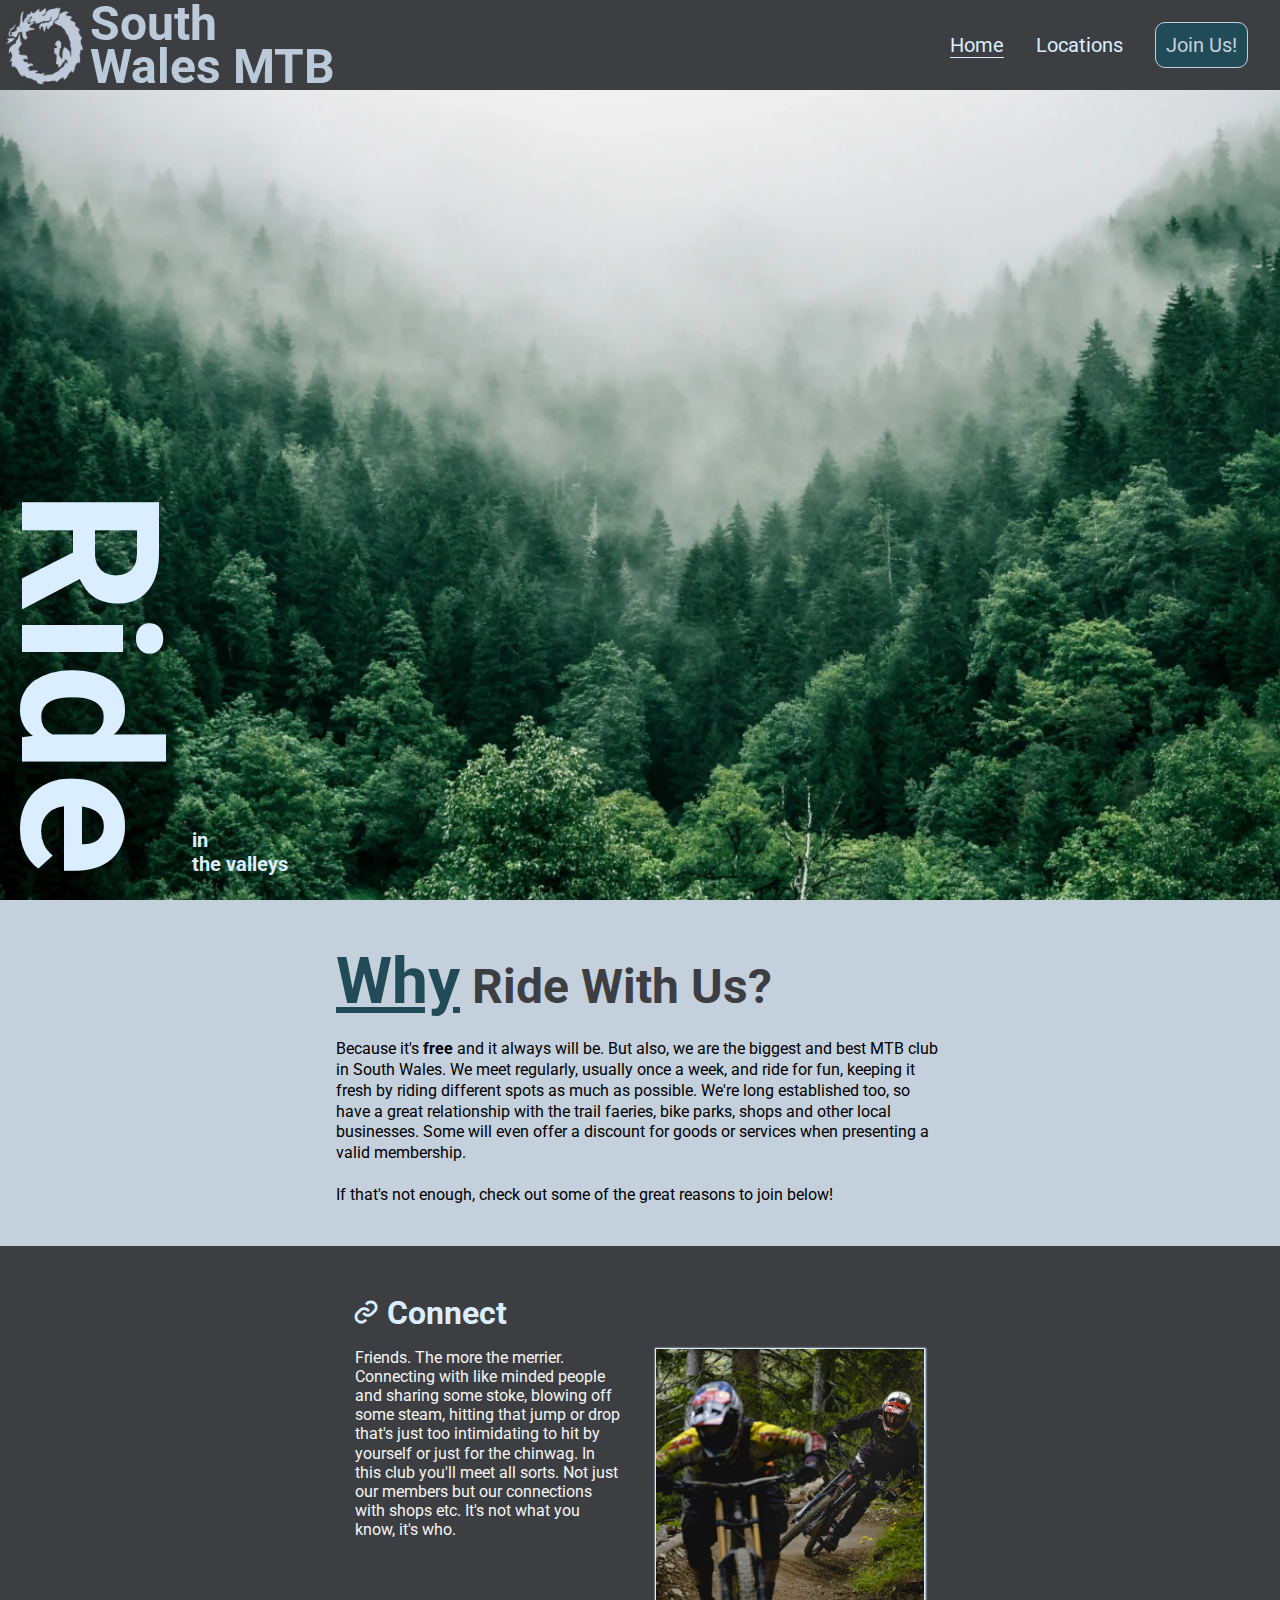
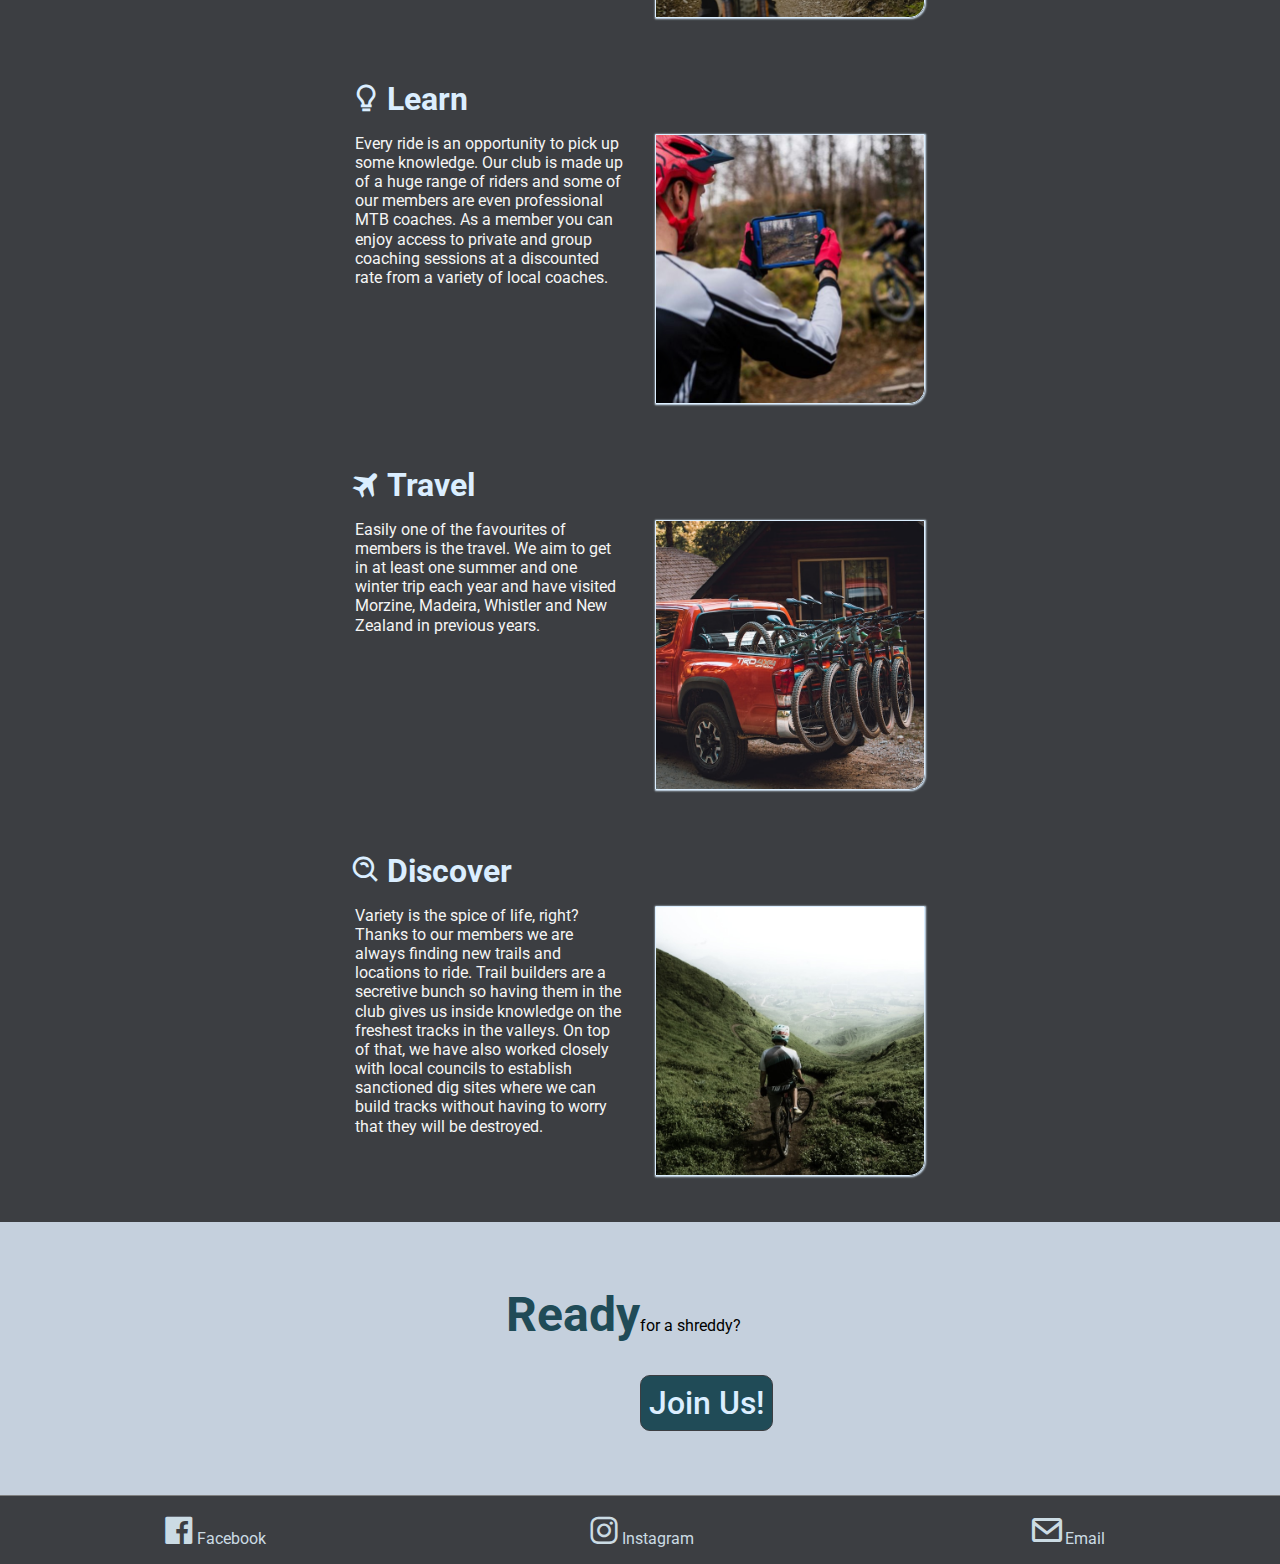
==== index.html @ 736f6e36 "Minor updates across site. Updated readme" ====
<!DOCTYPE html>
<html lang="en">
<head>
    <meta charset="UTF-8">
    <meta name="viewport" content="width=device-width, initial-scale=1.0">
    <meta name="description" content="The home of South Wales MTB club. Join us for a ride!">
    <title>South Wales MTB</title>
    <link href='https://unpkg.com/boxicons@2.1.4/css/boxicons.min.css' rel='stylesheet'>
    <link rel="icon" type="image/x-icon" href="assets/images/favicon.ico">
    <link rel="stylesheet" href="assets/css/style.css">
</head>
<body>
    <header>
        <nav>
            <a class="nav-brand" href="index.html">
                <!-- Clipart by Mert Gör on OpenClipArt -->
                <img class="nav-logo" src="assets/images/color-draig.webp" alt="Dragon chasing its own tail clipart" width="100" height="100">
                <h1 class="desktop-nav logo-text">South<br>Wales MTB</h1>
            </a>

            <ul>
                <li>
                    <a href="index.html">
                        <i class='mobile-nav bx bx-home mobile-active' ></i>
                        <span class="desktop-nav desktop-links active">Home</span>
                    </a>
                </li>
                <li>
                    <a href="locations.html">
                        <i class='mobile-nav bx bx-map'></i>
                        <span class="desktop-nav desktop-links">Locations</span>
                    </a>
                </li>
                <li>
                    <a href="joinus.html">
                        <i class='mobile-nav bx bx-user-plus' ></i>
                        <span class="desktop-nav desktop-links join-cta">Join Us!</span>
                    </a>
                </li>
            </ul>
        </nav>
    </header>

    <div class="index-lg-image hero">
        <h2>Ride</h2>
        <p>in<br>the valleys</p>
    </div>

    <article class="intro">
        <h2><span>Why</span> Ride With Us?</h2>
        <p>
            Because it's <strong>free</strong> and it always will be. But also, we are the biggest and best MTB club in South Wales. We meet regularly, usually once a week, and ride for fun, keeping it fresh by riding different spots as much as possible. We're long established too, so have a great relationship with the trail faeries, bike parks, shops and other local businesses. Some will even offer a discount for goods or services when presenting a valid membership. 
            <br>
            <br>
            If that's not enough, check out some of the great reasons to join below!
        </p>
    </article>

    <div class="reason-wrapper">
        <article class="reason-card">
            <h3><i class='reason-icon bx bx-link'></i>Connect</h3>
            <div class="reason-card-body">
                <p>
                    Friends. The more the merrier. Connecting with like minded people and sharing some stoke, blowing off some steam, hitting that jump or drop that's just too intimidating to hit by yourself or just for the chinwag. In this club you'll meet all sorts. Not just our members but our connections with shops etc. It's not what you know, it's who.
                </p>
                <figure>
                    <!-- Photo by Clement Delhaye on unsplash.com -->
                    <img src="assets/images/connect.webp" alt="Two mountain bikers chasing each other down the trail" width="270" height="270">
                </figure>
            </div>
        </article>

        <article class="reason-card">
            <h3><i class='reason-icon bx bx-bulb'></i>Learn</h3>
            <div class="reason-card-body">
                <p>
                    Every ride is an opportunity to pick up some knowledge. Our club is made up of a huge range of riders and some of our members are even professional MTB coaches. As a member you can enjoy access to private and group coaching sessions at a discounted rate from a variety of local coaches.
                </p>
                <figure>
                    <!-- Photo used with kind permission from Bike Park Wales -->
                    <img src="assets/images/coach.webp" alt="MTB coach recording student for feedback" width="270" height="270">
                </figure>
            </div>
        </article>

        <article class="reason-card">
            <h3><i class='reason-icon bx bxs-plane-alt' ></i>Travel</h3>
            <div class="reason-card-body">
                <p>
                    Easily one of the favourites of members is the travel. We aim to get in at least one summer and one winter trip each year and have visited Morzine, Madeira, Whistler and New Zealand in previous years.
                </p>
                <figure>
                    <!-- Photo by Nick Rickert on unsplash.com -->
                    <img src="assets/images/travel.webp" alt="Bikes loaded into the back of a pickup truck, ready for riding" width="270" height="270">
                </figure>
            </div>
        </article>

        <article class="reason-card">
            <h3><i class='reason-icon bx bx-search-alt' ></i>Discover</h3>
            <div class="reason-card-body">
                <p>
                    Variety is the spice of life, right? Thanks to our members we are always finding new trails and locations to ride. Trail builders are a secretive bunch so having them in the club gives us inside knowledge on the freshest tracks in the valleys. On top of that, we have also worked closely with local councils to establish sanctioned dig sites where we can build tracks without having to worry that they will be destroyed.
                </p>
                <figure>
                    <!-- Photo by Mauricio Gutiérrez on unsplash.com -->
                    <img src="assets/images/discover.webp" alt="Lone rider looking out across a huge valley" width="270" height="270">
                </figure>
            </div>
        </article>
    </div>

    <div class="ready">
        <h2>Ready</h2>
        <p>for a shreddy?</p>
        <a class="join-us-btn" href="joinus.html">Join Us!</a>
    </div>

    <footer>
        <a class="footer-link" href="https://www.facebook.com/" target="_blank">
            <i class='mobile-footer bx bxl-facebook-square bx-md'></i>
            <span class="desktop-footer">Facebook</span>
        </a>
        <a class="footer-link" href="https://www.instagram.com/" target="_blank">
            <i class='mobile-footer bx bxl-instagram bx-md' ></i>
            <span class="desktop-footer">Instagram</span>
        </a>
        <a class="footer-link" href="mailto:">
            <i class='mobile-footer bx bx-envelope bx-md' ></i>
            <span class="desktop-footer">Email</span>
        </a>
    </footer>
</body>
</html>
---- assets/css/style.css ----
/* Fonts */
@import url('https://fonts.googleapis.com/css2?family=Roboto:wght@100;300;400;500;700;900&display=swap');

/* Globals */
* {
    margin: 0;
    padding: 0;
    list-style: none;
    text-decoration: none;
    border: none;
    color: black;
    font-family: 'Roboto', 'Arial Narrow', Arial, sans-serif;
}

h1 {
    font-size: 6rem;
}

h2 {
    font-size: 3rem;
}

h3 {
    font-size: 2rem;
}

a:hover {
    opacity: 0.8;
    transition: ease-in-out;
    transition-duration: 0.8s;
}

/* Navigation */
nav {
    height: 90px;
    width: 100%;
    display: flex;
    position: fixed;
    align-items: center;
    justify-content: space-between;
    background-color: #3c3e42;
    z-index: 10;
}

.nav-brand {
    display: flex;
    align-items: center;
}

.nav-logo {
    position: fixed;
    top: 0.5rem;
    left: 0.5rem;
    background-color: #3c3e42;
    border-radius: 50%;
    border: 5px solid #3c3e42;
    z-index: 10;
}

.logo-text {
    font-size: 3rem;
    color: #dbeeff;
    /* padding-left: 7rem; */
    line-height: 0.9;
    /* padding-top: 0.7rem; */
}

.desktop-links {
    color: #dbeeff;
    font-size: 1.25rem;
    margin-right: 2rem;
}

.join-cta {
    border: 1px solid #c5d0dd;
    background-color: #204b57;
    color: #c5d0dd;
    border-radius: 10px;
    padding: 0.5em 0.5em;
    margin-right: 2rem;
}

nav > ul {
    display: flex;
}

.mobile-nav {
    color: #dbeeff;
    font-size: 2rem;
    line-height: 2.5;
    padding-right: 1rem;
}

.mobile-active {
    text-decoration: underline;
}

.active {
    border-bottom: 1px solid #dbeeff;
}

.nav-bar-spacer {
    height: 80px;
    visibility: hidden;
}

/* Hero */

.hero {
    display: grid;
    grid-template: repeat(3, 1fr) / 12rem 1fr;
    height: 100svh;
    background-position: left;
    background-size: cover;
    align-items: end;
}

.index-lg-image {
    /* Photo by Marita Kavelashvili on unsplash.com */
    background-image: url(../images/forest.webp);
}

.location-lg-image {
    /* Photo by Tim Foster on unsplash.com */
    background-image: url(../images/locations-lg-img.webp);
    background-position: center;
}

.join-us-lg-image {
    /* Photo by Axel Brunst on unsplash.com */
    background-image: url(../images/signup.webp);
    background-position: right;
}

.hero > h2 {
    grid-area: 3/1/4/2;
    font-size: 12rem;
    text-align: right;
    writing-mode:vertical-rl;
    text-orientation:sideways;
    color: #dbeeff;
    justify-self: self-end;
    line-height: 0.9;
}

.hero > p {
    grid-area: 3/2/4/3;
    color: rgb(219, 238, 255);
    font-size: 1.25rem;
    font-weight: bolder;
}

.hero > h2,
.hero > p {
    padding-bottom: 1.5rem;
}

/* Intro */
.intro {
    display: grid;
    grid-template: auto / 1fr minmax(320px, 2fr) 1fr;
    padding: 2rem 0;
    background-color: #c5d0dd;
}

.intro > h2 > span {
    font-size: 4rem;
    text-decoration: underline;
    color: #204B57;
}

.intro > h2, .intro > p {
    padding: 0.5rem 1rem;
    line-height: 1.3;
}

.intro > h2 {
    color: #3c3e42;
    grid-area: 1/2/2/3;
}

.intro > p {
    grid-area: 2/2/3/3;
}


/* Reasons */
.reason-wrapper {
    display: flex;
    flex-direction: row;
    flex-wrap: wrap;
    justify-content: center;
    gap: 2rem 4rem;
    padding: 2rem 0;
    background-color: #3c3e42;
}

.reason-card {
    width: fit-content;
    display: flex;
    flex-flow: column nowrap;
    margin: 0 1rem;
}

.reason-card > h3 {
    color: rgb(219, 238, 255);
    padding: 1rem 1rem;
}

.reason-icon {
    color:  rgb(219, 238, 255);
    position: relative;
    top: 2px;
    left: -5px;
}

.reason-card-body {
    display: flex;
    flex-flow: row nowrap;
}

.reason-card-body > p {
    color: whitesmoke;
    max-width: 268px;
    padding: 0 16px 16px;
    line-height: 1.2;
}

.rsn-txt-bg {
    grid-area: text;
    background-color: #cbdbe4;
    z-index: -1;
    transform: skew(355deg, 355deg);
}

.reason-card-body > figure {
    max-height: 268px;
    margin: 0 16px 16px;
}

.reason-card-body > figure > img {
    max-width: 268px;
    max-height: 268px;
    border-bottom-right-radius: 16px;
    border: 1px solid #dbeeff;
    box-shadow: 0.5px 0.5px 2px 0 #dbeeff;
}

.ready {
    display: grid;
    grid-template: auto / repeat(2, 1fr);
    padding: 4rem 0;
    align-items: baseline;
    background-color: #c5d0dd;
}

.ready > h2 {
    grid-area: 1/1/2/2;
    justify-self: right;
    color: #204B57;
}

.ready > h6 {
    grid-area: 1/2/2/3;
    font-size: 0.75rem;
    text-align: left;
    color: #3c3e42;
}

.join-us-btn {
    grid-area: 2/2/3/3;
    font-size: 2rem;
    font-weight: 500;
    background-color: #204b57;
    color: #dbeeff;
    border: 1px solid #3c3e42;
    border-radius: 10px;
    padding: 0.5rem;
    max-width: fit-content;
    margin: 2rem 0 0;
}



/* Locations */
.location-card-wrapper {
    display: grid;
    grid-template-columns: repeat(auto-fit, minmax(320px, 1fr));
    grid-gap: 2rem;
    justify-items: center;
    margin: 2rem 2rem;
}

.location-card {
    display: flex;
    flex-flow: column nowrap;
}

.location-card > h2 {
    color: #dbeeff;
    background-color: #3c3e42;
    padding: 1rem 0.5rem;
}

.location-card > p {
    height: 100%;
    background-color: #c5d0dd;
    padding: 1rem 0.5rem 1rem;
}

.location-card > img {
    height: 300px;
    width: auto;
    object-fit: cover;
    object-position: top;
    border-radius: 20px 20px 0 0;
}

.location-card > figure > img {
    width: 100%;
    border-radius: 20px 20px 0 0;
}


/* Join Us */
.form-container {
    height: 100svh;
    display: flex;
    flex-direction: row;
    align-items: center;
    justify-content: center;
    background-image: url(../images/signup.webp);
    background-position: right;
    background-size: cover;
}

.join-us-form {
    flex-basis: 300px;
    display: flex;
    flex-direction: column;
    align-items: center;
    background-color: #3c3e4250;
    backdrop-filter: blur(2px);
    border: 1px solid #3c3e42;
    border-radius: 2rem;
    margin: 100px 0 10px;
}

.form-logo { 
    margin: 1.5rem 0 0.5rem; 
    padding: 0.5rem;   
    background-color: #204b57; 
    border: 1px solid #dbeeff; 
    border-radius: 50%;
    }

.form-label,
.form-input,
.form-submit {
    width: 95%;
    box-sizing: border-box;
    margin: 0.25rem;
    color: #dbeeff;
}

.form-label {
    padding: 0.5rem 0.5rem 0rem;
}

.form-input {
    padding: 0.75rem;
    background: #3c3e42;
    color: #dbeeff;
    outline: none;
    border: 1px solid #204b57;
    border-radius: 2rem;
}

.form-input:focus,
.form-input:focus-visible {
    border: 1px solid #dbeeff;
}

.form-input::placeholder {
    color:#dbeeff;
}

/* Modified Code from CSS Tricks to stop autofill changing form input background colour */
input:-webkit-autofill,
input:-webkit-autofill:hover, 
input:-webkit-autofill:focus,
textarea:-webkit-autofill,
textarea:-webkit-autofill:hover,
textarea:-webkit-autofill:focus,
select:-webkit-autofill,
select:-webkit-autofill:hover,
select:-webkit-autofill:focus {
  border: 1px solid #204b57;
  -webkit-text-fill-color: #dbeeff;
  -webkit-box-shadow: 0 0 0px 1000px #3c3e42 inset;
  transition: background-color 5000s ease-in-out 0s;
}

.form-submit {
    padding: 0.5rem;
    border: 1px solid #dbeeff;
    border-radius: 2rem;
    margin-bottom: 0.5rem;
    background-color: #3c3e42;
    font-size: 1.5rem;
}

.form-submit:hover {
    background-color: #204b57;
    transition: ease-in-out;
    transition-duration: 0.4s;
}

/* Footer */
footer {
    width: 100%;
    display: grid;
    grid-template: auto / repeat(3, 1fr);
    justify-items: center;
    border-top: 1px solid grey;
    background-color: #3c3e42;
    align-items: center;
}

.footer-link {
    display: flex;
    align-items: flex-end;
} 

.mobile-footer,
.desktop-footer {
    color: #cbdbe4;
}

footer > a {
    padding: 1rem 0;
}


/* Media Queries */
@media screen and (max-width:425px) {
    .location-card-wrapper {
        margin: 2rem 0;
    }
}

@media screen and (max-height:425px) {
    .hero {
        grid-template: repeat(3, 1fr) / 8rem 1fr;
    }
    .hero > h2 {
        font-size: 8rem;
    }
    .hero > h2,
    .hero > p {
        padding: 0.15rem;
    }
}

@media screen and (max-height:661px) {
    .form-container {
        height: 661px;
    }
}

@media screen and (max-width: 600px) {
    .reason-card {
        margin: 0;
    }
    .reason-card-body > figure {
        display: none;
    }
}

@media screen and (min-width:769px) {
    .mobile-nav {
        display: none;
    }
    .nav-logo {
        position: static;
        float: left;
        /* padding-left: 0.5rem; */
        width: 80px;
        height: auto;
    }
}

@media screen and (max-width: 768px) {
    .desktop-nav {
        display: none;
    }
    .mobile-nav {
        padding-right: 2rem;
    }
    .desktop-footer {
        display: none;
    }
}
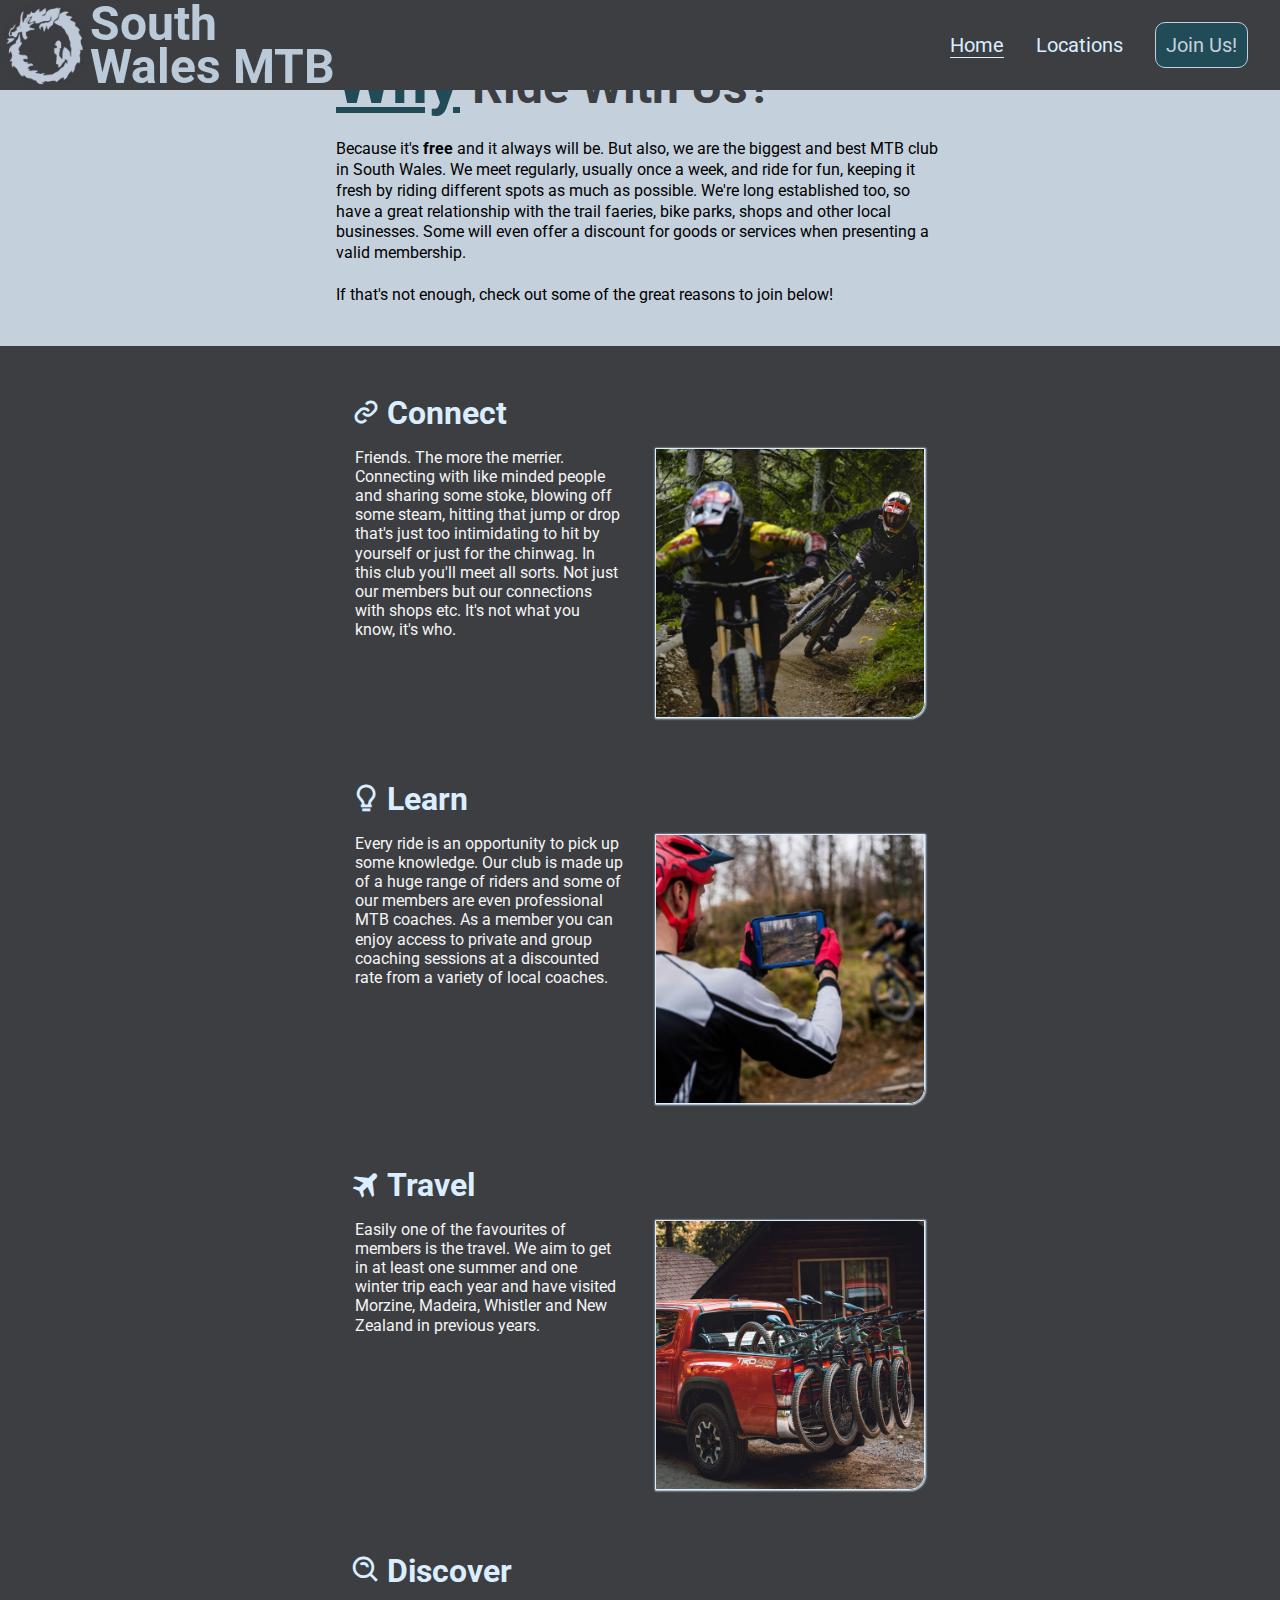
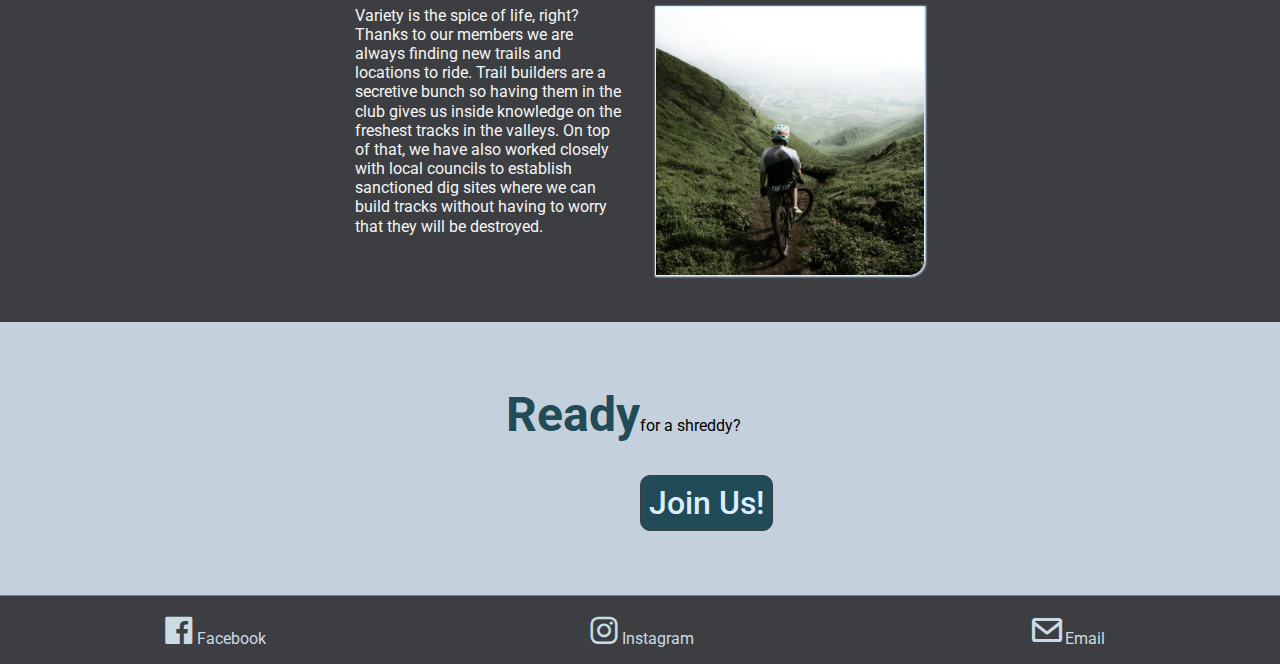
==== commit 8e79f3b0: "Updated readme. Chasing Google Lighthouse Results" ====
--- a/index.html
+++ b/index.html
@@ -41,10 +41,10 @@
         </nav>
     </header>
 
-    <div class="index-lg-image hero">
+    <!-- <div class="index-lg-image hero">
         <h2>Ride</h2>
         <p>in<br>the valleys</p>
-    </div>
+    </div> -->
 
     <article class="intro">
         <h2><span>Why</span> Ride With Us?</h2>
--- a/assets/css/style.css
+++ b/assets/css/style.css
@@ -141,6 +141,8 @@
     color: #dbeeff;
     justify-self: self-end;
     line-height: 0.9;
+    font-family: 'Arial';
+    letter-spacing: -8px;
 }
 
 .hero > p {
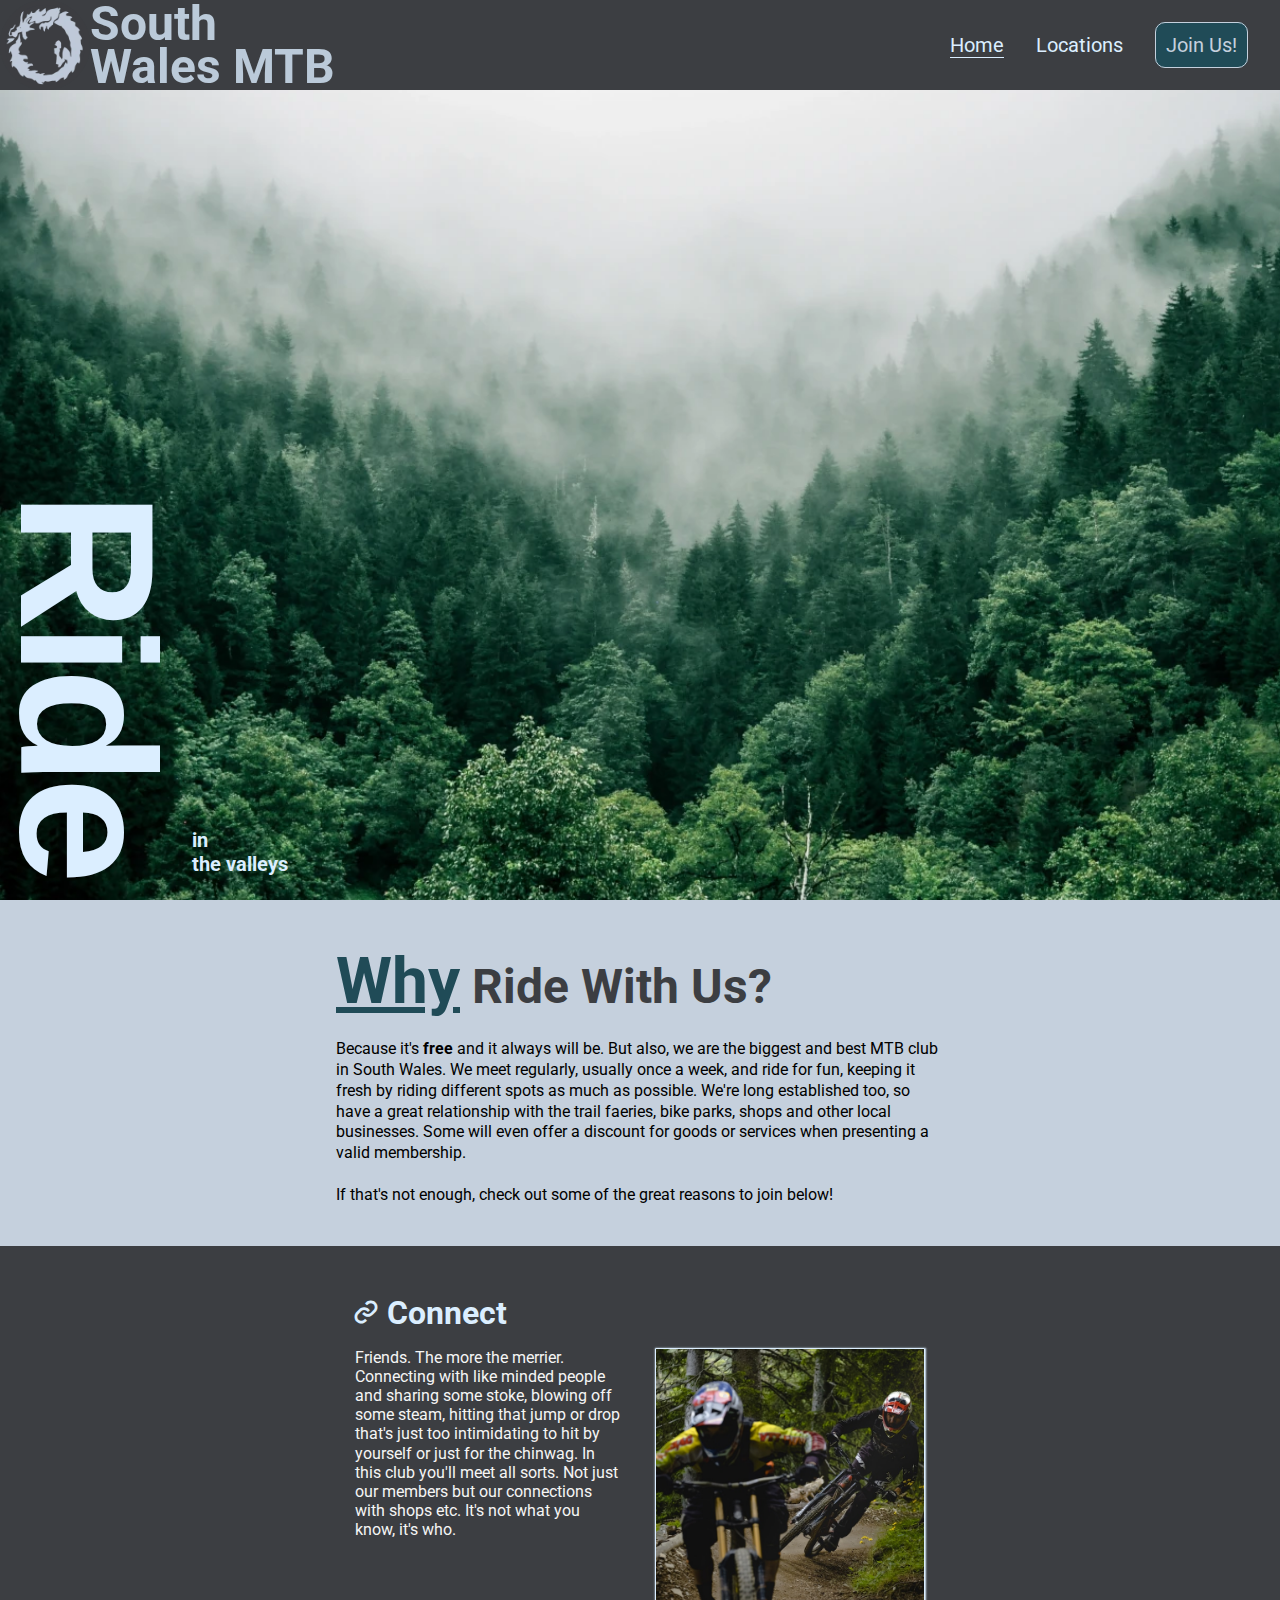
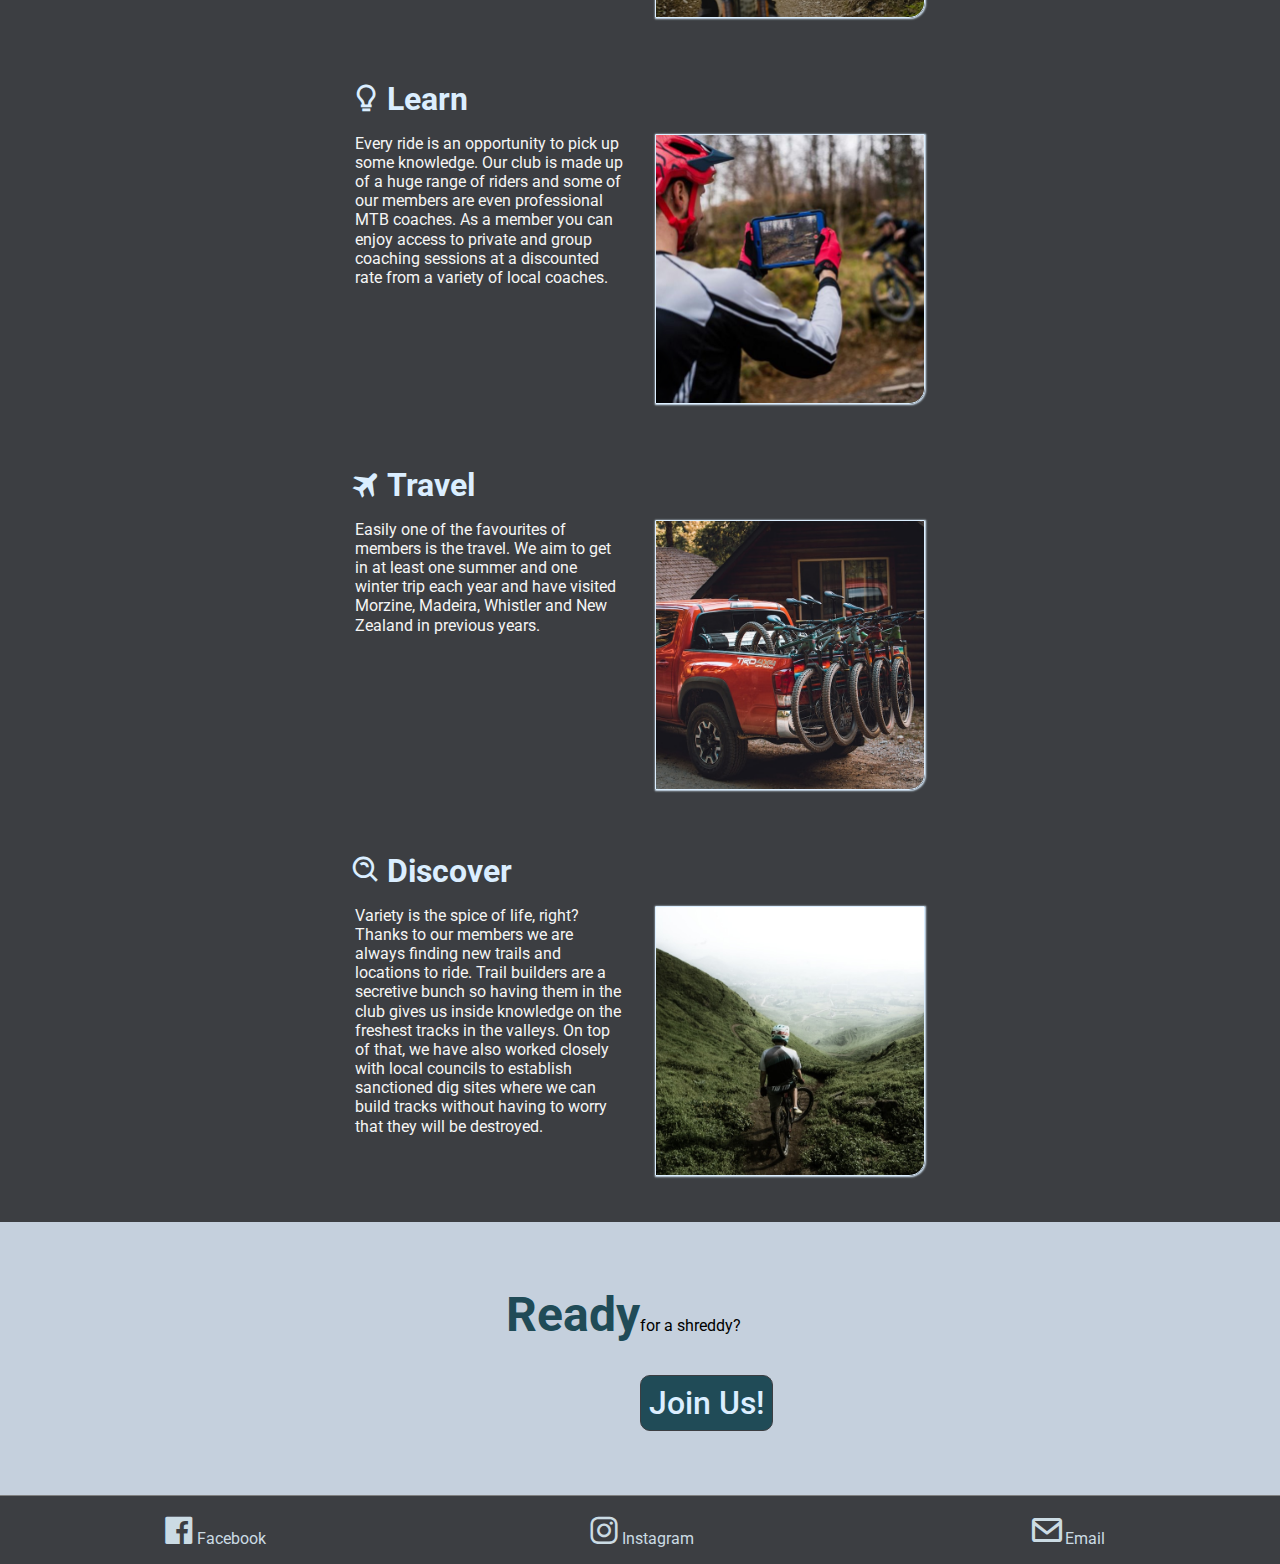
==== commit 48a8ed25: "Left code commented out in previous commit" ====
--- a/index.html
+++ b/index.html
@@ -41,10 +41,10 @@
         </nav>
     </header>
 
-    <!-- <div class="index-lg-image hero">
+    <div class="index-lg-image hero">
         <h2>Ride</h2>
         <p>in<br>the valleys</p>
-    </div> -->
+    </div>
 
     <article class="intro">
         <h2><span>Why</span> Ride With Us?</h2>
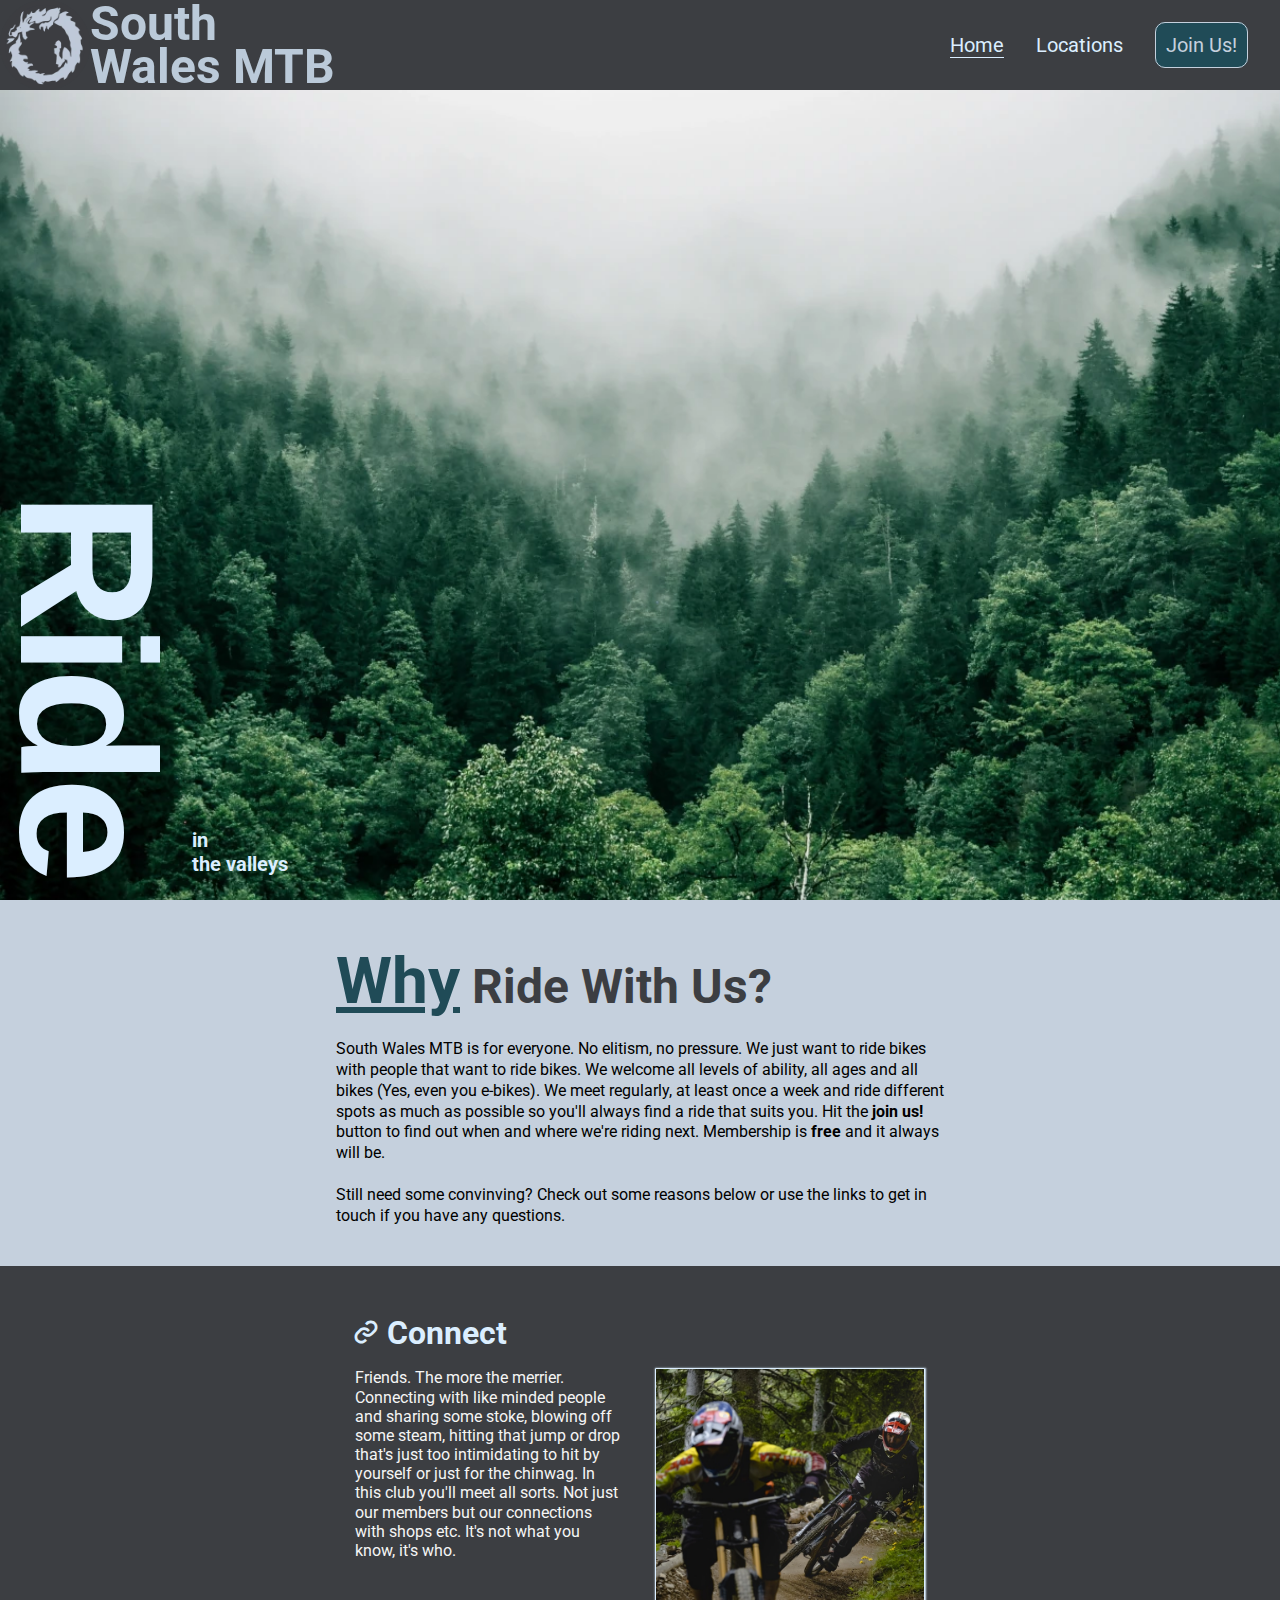
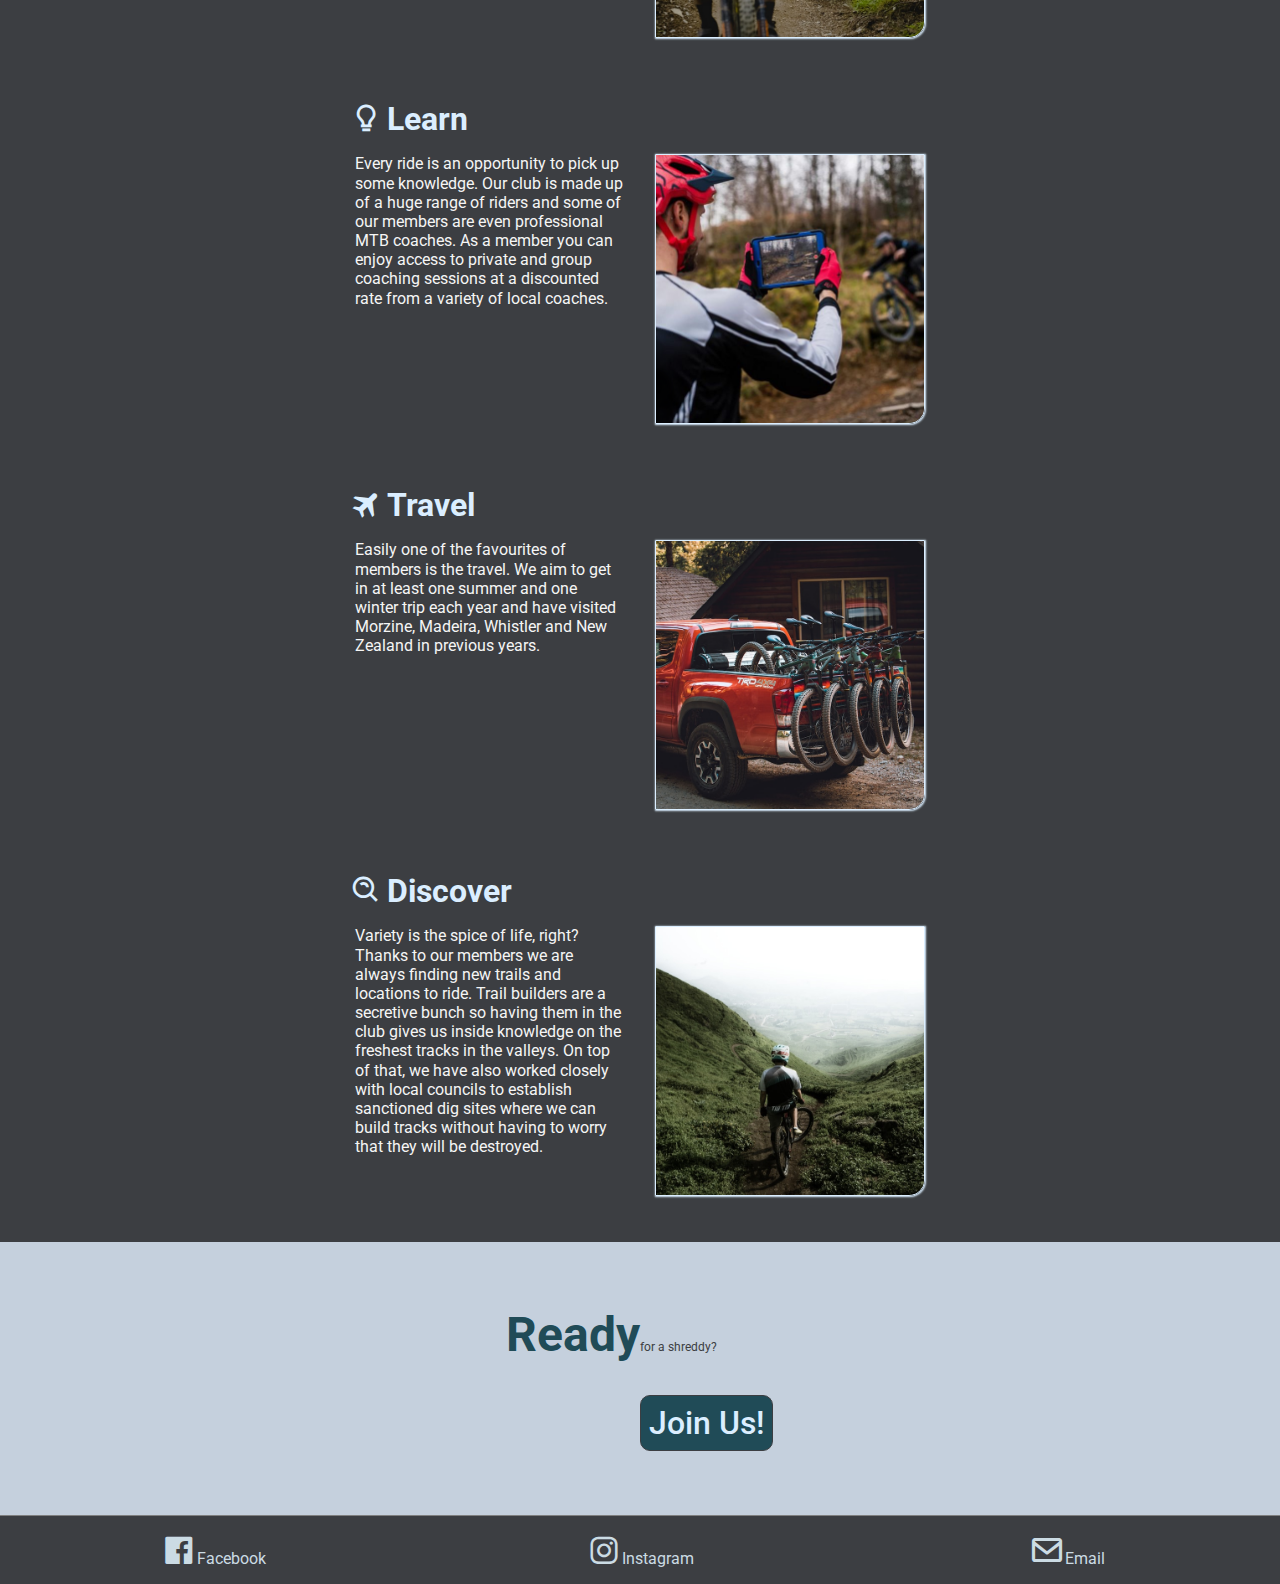
==== commit deb0685c: "Updated index.html page intro" ====
--- a/index.html
+++ b/index.html
@@ -49,10 +49,10 @@
     <article class="intro">
         <h2><span>Why</span> Ride With Us?</h2>
         <p>
-            Because it's <strong>free</strong> and it always will be. But also, we are the biggest and best MTB club in South Wales. We meet regularly, usually once a week, and ride for fun, keeping it fresh by riding different spots as much as possible. We're long established too, so have a great relationship with the trail faeries, bike parks, shops and other local businesses. Some will even offer a discount for goods or services when presenting a valid membership. 
+            South Wales MTB is for everyone. No elitism, no pressure. We just want to ride bikes with people that want to ride bikes. We welcome all levels of ability, all ages and all bikes (Yes, even you e-bikes). We meet regularly, at least once a week and ride different spots as much as possible so you'll always find a ride that suits you. Hit the <strong>join us!</strong> button to find out when and where we're riding next. Membership is <strong>free</strong> and it always will be.
             <br>
             <br>
-            If that's not enough, check out some of the great reasons to join below!
+            Still need some convinving? Check out some reasons below or use the links to get in touch if you have any questions.
         </p>
     </article>
 
--- a/assets/css/style.css
+++ b/assets/css/style.css
@@ -60,9 +60,7 @@
 .logo-text {
     font-size: 3rem;
     color: #dbeeff;
-    /* padding-left: 7rem; */
     line-height: 0.9;
-    /* padding-top: 0.7rem; */
 }
 
 .desktop-links {
@@ -185,7 +183,6 @@
     grid-area: 2/2/3/3;
 }
 
-
 /* Reasons */
 .reason-wrapper {
     display: flex;
@@ -262,7 +259,7 @@
     color: #204B57;
 }
 
-.ready > h6 {
+.ready > p {
     grid-area: 1/2/2/3;
     font-size: 0.75rem;
     text-align: left;
@@ -281,8 +278,6 @@
     max-width: fit-content;
     margin: 2rem 0 0;
 }
-
-
 
 /* Locations */
 .location-card-wrapper {
@@ -322,7 +317,6 @@
     width: 100%;
     border-radius: 20px 20px 0 0;
 }
-
 
 /* Join Us */
 .form-container {
@@ -443,7 +437,6 @@
     padding: 1rem 0;
 }
 
-
 /* Media Queries */
 @media screen and (max-width:425px) {
     .location-card-wrapper {
@@ -486,7 +479,6 @@
     .nav-logo {
         position: static;
         float: left;
-        /* padding-left: 0.5rem; */
         width: 80px;
         height: auto;
     }
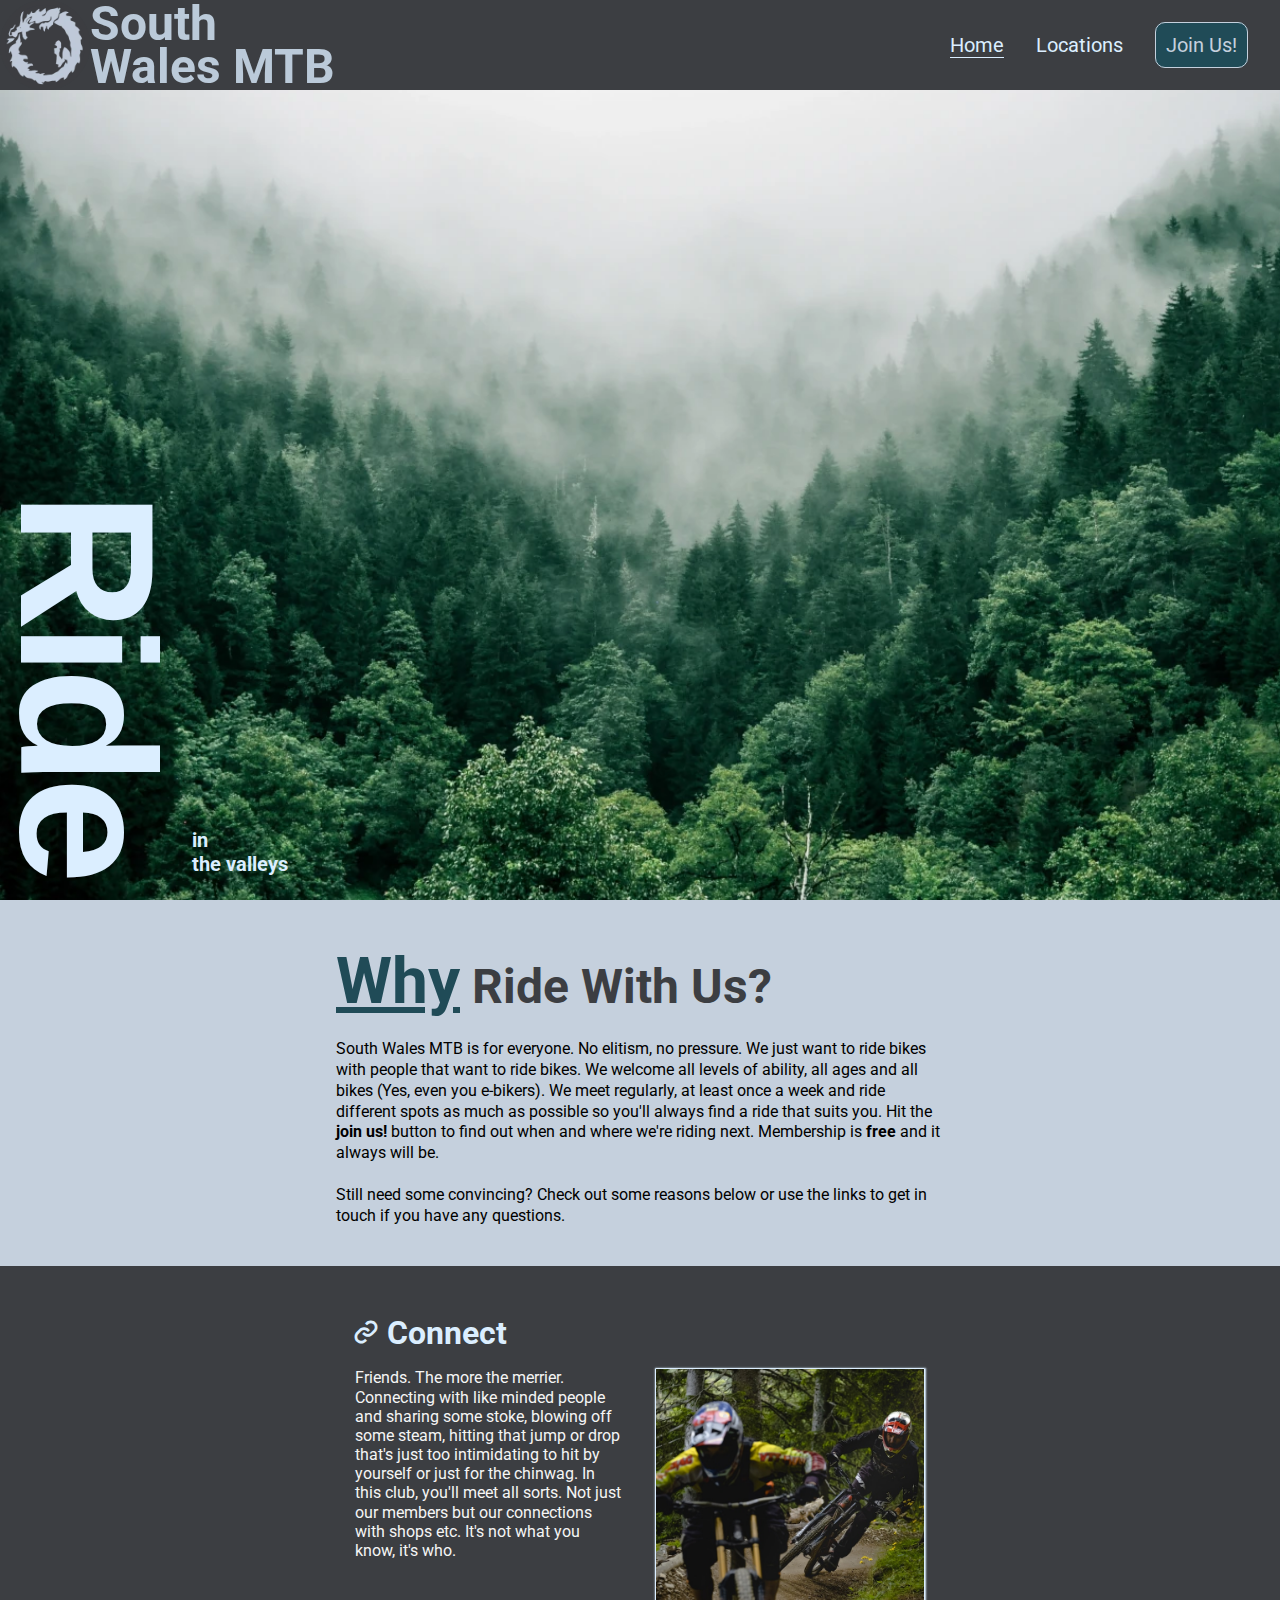
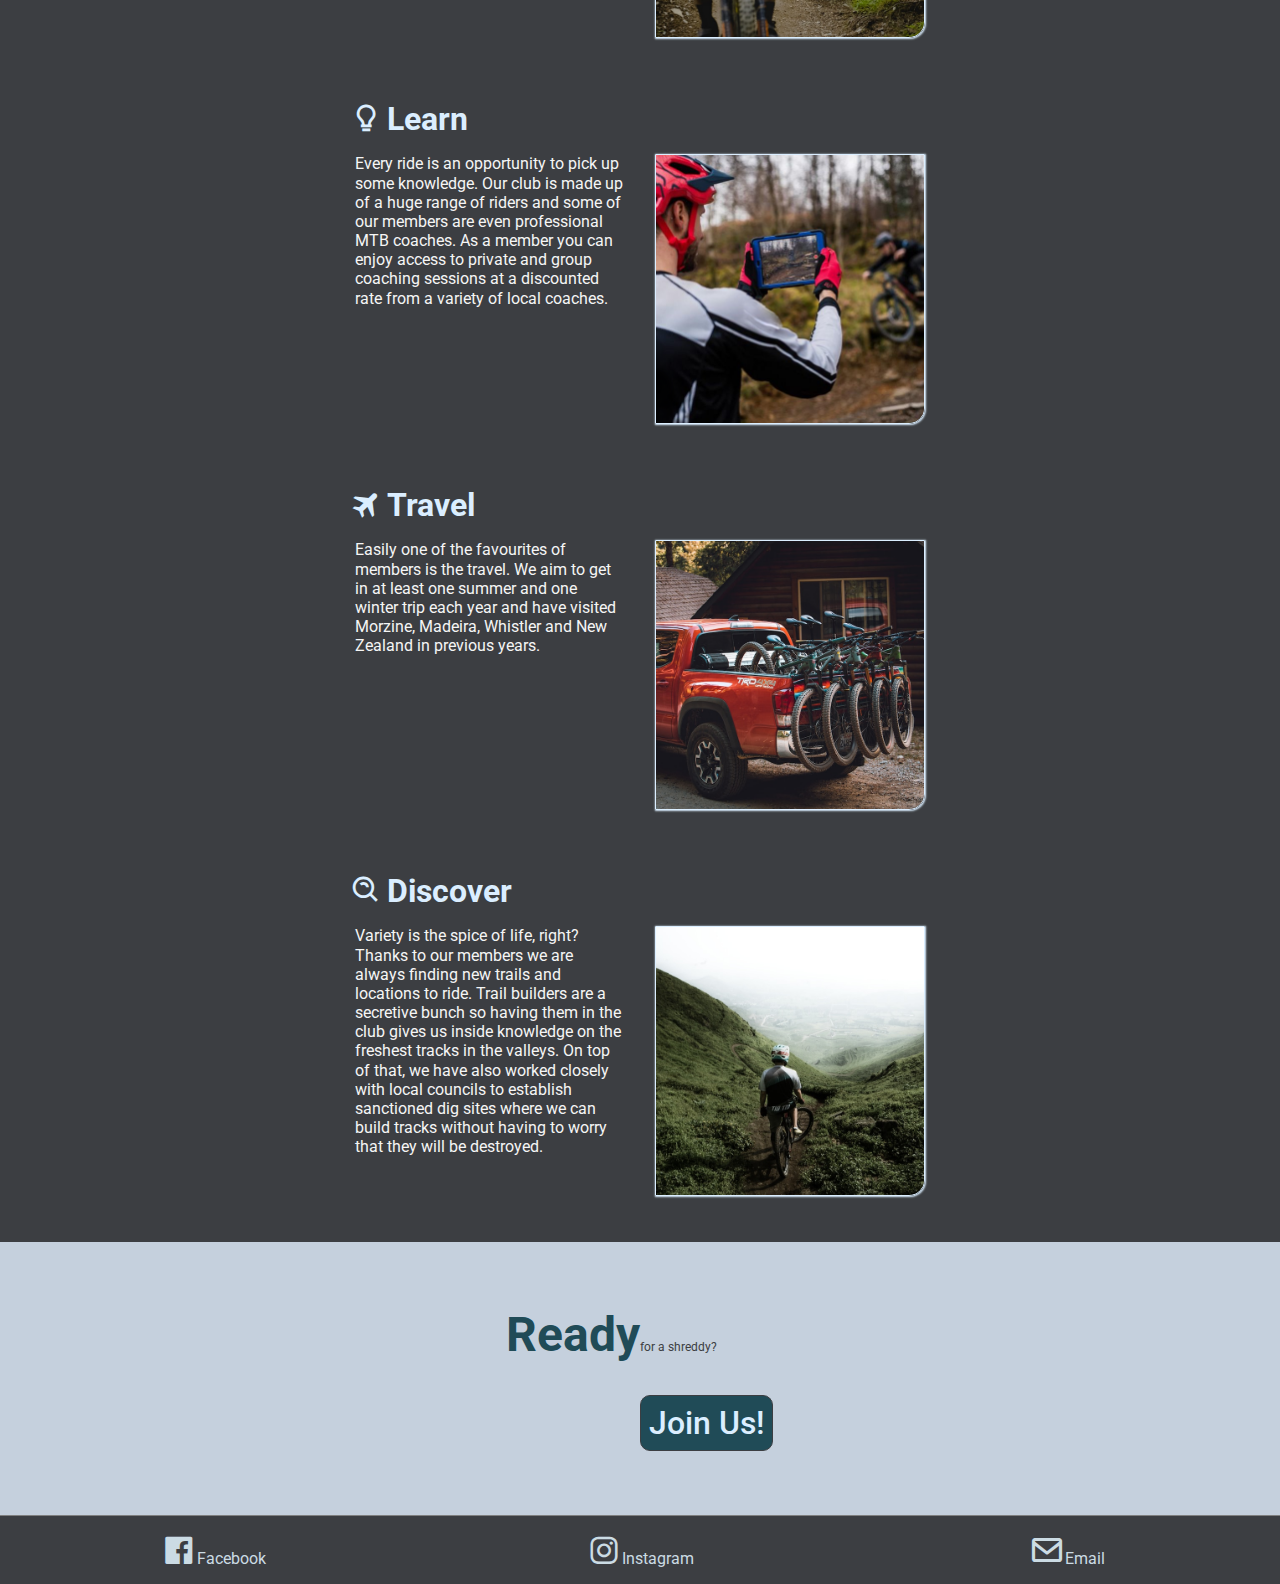
==== commit e3ac7de5: "checked spelling/grammar on readme and html files" ====
--- a/index.html
+++ b/index.html
@@ -17,7 +17,6 @@
                 <img class="nav-logo" src="assets/images/color-draig.webp" alt="Dragon chasing its own tail clipart" width="100" height="100">
                 <h1 class="desktop-nav logo-text">South<br>Wales MTB</h1>
             </a>
-
             <ul>
                 <li>
                     <a href="index.html">
@@ -49,10 +48,10 @@
     <article class="intro">
         <h2><span>Why</span> Ride With Us?</h2>
         <p>
-            South Wales MTB is for everyone. No elitism, no pressure. We just want to ride bikes with people that want to ride bikes. We welcome all levels of ability, all ages and all bikes (Yes, even you e-bikes). We meet regularly, at least once a week and ride different spots as much as possible so you'll always find a ride that suits you. Hit the <strong>join us!</strong> button to find out when and where we're riding next. Membership is <strong>free</strong> and it always will be.
+            South Wales MTB is for everyone. No elitism, no pressure. We just want to ride bikes with people that want to ride bikes. We welcome all levels of ability, all ages and all bikes (Yes, even you e-bikers). We meet regularly, at least once a week and ride different spots as much as possible so you'll always find a ride that suits you. Hit the <strong>join us!</strong> button to find out when and where we're riding next. Membership is <strong>free</strong> and it always will be.
             <br>
             <br>
-            Still need some convinving? Check out some reasons below or use the links to get in touch if you have any questions.
+            Still need some convincing? Check out some reasons below or use the links to get in touch if you have any questions.
         </p>
     </article>
 
@@ -61,7 +60,7 @@
             <h3><i class='reason-icon bx bx-link'></i>Connect</h3>
             <div class="reason-card-body">
                 <p>
-                    Friends. The more the merrier. Connecting with like minded people and sharing some stoke, blowing off some steam, hitting that jump or drop that's just too intimidating to hit by yourself or just for the chinwag. In this club you'll meet all sorts. Not just our members but our connections with shops etc. It's not what you know, it's who.
+                    Friends. The more the merrier. Connecting with like minded people and sharing some stoke, blowing off some steam, hitting that jump or drop that's just too intimidating to hit by yourself or just for the chinwag. In this club, you'll meet all sorts. Not just our members but our connections with shops etc. It's not what you know, it's who.
                 </p>
                 <figure>
                     <!-- Photo by Clement Delhaye on unsplash.com -->
@@ -125,7 +124,7 @@
             <i class='mobile-footer bx bxl-instagram bx-md' ></i>
             <span class="desktop-footer">Instagram</span>
         </a>
-        <a class="footer-link" href="mailto:">
+        <a class="footer-link" href="mailto:" target="_blank">
             <i class='mobile-footer bx bx-envelope bx-md' ></i>
             <span class="desktop-footer">Email</span>
         </a>
--- a/assets/css/style.css
+++ b/assets/css/style.css
@@ -494,4 +494,10 @@
     .desktop-footer {
         display: none;
     }
+}
+
+@media screen and (min-width: 1024px) {
+    .hero {
+        height: 100vh;
+    }
 }